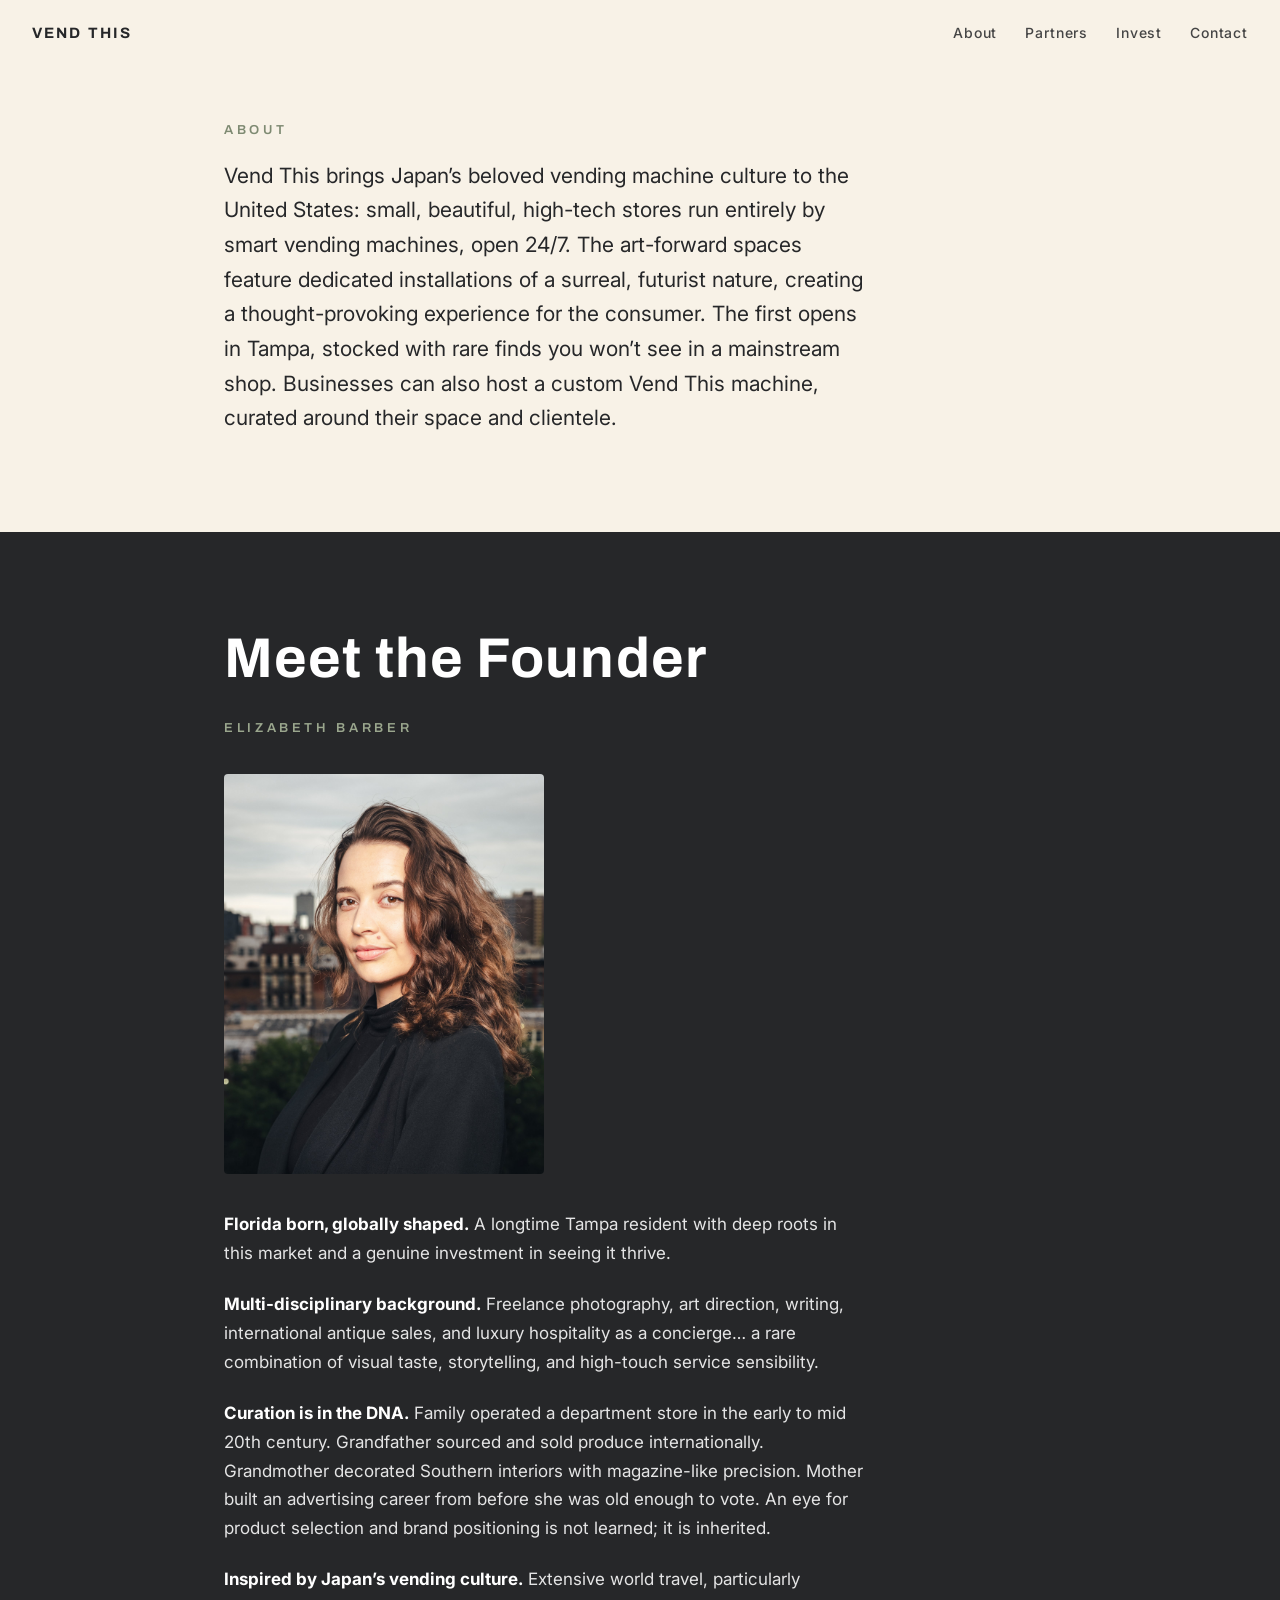
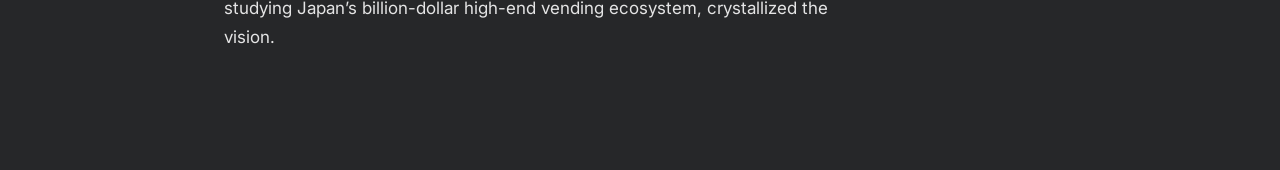
==== about.html @ fb506b1c "Vend This site" ====
<!DOCTYPE html>
<html lang="en">
<head>
<meta charset="UTF-8">
<meta name="viewport" content="width=device-width, initial-scale=1.0">
<title>About - Vend This</title>
<meta name="description" content="Vend This brings Japan's beloved vending machine culture to the United States. Meet the founder, Elizabeth Barber.">
<link rel="preconnect" href="https://fonts.googleapis.com">
<link rel="preconnect" href="https://fonts.gstatic.com" crossorigin>
<link href="https://fonts.googleapis.com/css2?family=Archivo:wght@500;600;700&family=Inter:wght@400;500;600&display=swap" rel="stylesheet">
<link rel="stylesheet" href="style.css">
</head>
<body>

<nav class="site-nav" id="nav">
  <a class="brand" href="index.html">VEND THIS</a>
  <button class="nav-toggle" aria-label="Menu" onclick="document.getElementById('nav').classList.toggle('menu-open')">
    <span></span><span></span><span></span>
  </button>
  <ul>
    <li><a href="about.html">About</a></li>
    <li><a href="https://sharemyhtml.com/p/Dy9-vi55bc" target="_blank" rel="noopener">Partners</a></li>
    <li><a href="invest.html">Invest</a></li>
    <li><a href="contact.html">Contact</a></li>
  </ul>
</nav>

<section class="about-top">
  <div class="page">
    <div class="eyebrow">About</div>
    <p class="lede">Vend This brings Japan&rsquo;s beloved vending machine culture to the United States: small, beautiful, high-tech stores run entirely by smart vending machines, open 24/7. The art-forward spaces feature dedicated installations of a surreal, futurist nature, creating a thought-provoking experience for the consumer. The first opens in Tampa, stocked with rare finds you won&rsquo;t see in a mainstream shop. Businesses can also host a custom Vend This machine, curated around their space and clientele.</p>
  </div>
</section>

<section class="founder">
  <div class="founder-inner">
    <h1 class="page-title">Meet the Founder</h1>
    <div class="eyebrow">Elizabeth Barber</div>
    <img class="founder-photo" src="founder.jpg" alt="Elizabeth Barber, founder of Vend This">
    <p><strong>Florida born, globally shaped.</strong> A longtime Tampa resident with deep roots in this market and a genuine investment in seeing it thrive.</p>
    <p><strong>Multi-disciplinary background.</strong> Freelance photography, art direction, writing, international antique sales, and luxury hospitality as a concierge&hellip; a rare combination of visual taste, storytelling, and high-touch service sensibility.</p>
    <p><strong>Curation is in the DNA.</strong> Family operated a department store in the early to mid 20th century. Grandfather sourced and sold produce internationally. Grandmother decorated Southern interiors with magazine-like precision. Mother built an advertising career from before she was old enough to vote. An eye for product selection and brand positioning is not learned; it is inherited.</p>
    <p><strong>Inspired by Japan&rsquo;s vending culture.</strong> Extensive world travel, particularly studying Japan&rsquo;s billion-dollar high-end vending ecosystem, crystallized the vision.</p>
  </div>
</section>

<script>
const nav = document.getElementById('nav');
addEventListener('scroll', () => nav.classList.toggle('solid', scrollY > 40), {passive:true});
</script>
</body>
</html>
---- style.css ----
/* Vend This — brand styles
   Double Cream #F8F2E7 / Machine Green #9AA68D / White #FFFFFF / Soft Black #262729 */
:root {
  --cream: #F8F2E7;
  --green: #9AA68D;
  --green-dark: #7E8A72;
  --white: #FFFFFF;
  --black: #262729;
  --font-head: 'Archivo', 'Helvetica Neue', Helvetica, Arial, sans-serif;
  --font-body: 'Inter', 'Helvetica Neue', Helvetica, Arial, sans-serif;
}
* { margin: 0; padding: 0; box-sizing: border-box; }
html { scroll-behavior: smooth; }
body {
  font-family: var(--font-body);
  background: var(--cream);
  color: var(--black);
  line-height: 1.6;
  -webkit-font-smoothing: antialiased;
}
img { max-width: 100%; display: block; }
a { color: inherit; }

/* ---------- nav ---------- */
.site-nav {
  position: fixed; top: 0; left: 0; right: 0; z-index: 50;
  display: flex; align-items: center; justify-content: space-between;
  padding: 20px 32px;
  transition: background .3s, box-shadow .3s;
}
.site-nav.solid { background: var(--cream); box-shadow: 0 1px 0 rgba(38,39,41,.08); }
.site-nav .brand {
  font-family: var(--font-head); font-weight: 700; letter-spacing: .14em;
  font-size: 15px; text-decoration: none;
}
.site-nav ul { display: flex; gap: 28px; list-style: none; }
.site-nav ul a {
  text-decoration: none; font-size: 14px; letter-spacing: .06em;
  font-weight: 500; opacity: .85;
}
.site-nav ul a:hover { opacity: 1; }
.site-nav.on-dark { color: var(--white); }
.site-nav.on-dark.solid { color: var(--black); }
.nav-toggle { display: none; background: none; border: 0; cursor: pointer; padding: 8px; }
.nav-toggle span { display: block; width: 26px; height: 2px; background: currentColor; margin: 6px 0; }

/* ---------- hero (home) ---------- */
.hero {
  min-height: 100vh; min-height: 100svh;
  position: relative; overflow: hidden;
  display: flex; align-items: flex-end; justify-content: center;
  background: var(--cream);
}
.hero-video {
  position: absolute; inset: 0;
  width: 100%; height: 100%; object-fit: cover;
}
.sound-toggle {
  position: absolute; bottom: 28px; right: 28px; z-index: 2;
  font-family: var(--font-head); font-weight: 600; font-size: 12px; letter-spacing: .18em;
  color: #fff; background: rgba(38,39,41,.55); border: 1px solid rgba(255,255,255,.35);
  border-radius: 999px; padding: 10px 18px; cursor: pointer;
  backdrop-filter: blur(4px);
}
.sound-toggle:hover { background: rgba(38,39,41,.8); }
/* no footer anywhere: pages end with their last section */

/* ---------- generic page ---------- */
.page { padding: 120px 24px 96px; max-width: 880px; margin: 0 auto; }
.eyebrow {
  font-family: var(--font-head); font-weight: 600;
  font-size: 13px; letter-spacing: .28em; text-transform: uppercase;
  margin-bottom: 18px; color: var(--green-dark);
}
h1.page-title {
  font-family: var(--font-head); font-weight: 700;
  font-size: clamp(34px, 6vw, 56px); letter-spacing: .02em;
  line-height: 1.1; margin-bottom: 28px;
}
.lede { font-size: clamp(17px, 2.4vw, 21px); line-height: 1.65; max-width: 640px; }
.section-gap { height: 72px; }

/* ---------- about ---------- */
.about-top { background: var(--cream); }
.founder { background: var(--black); color: var(--white); }
.founder .eyebrow { color: var(--green); }
.founder-inner { max-width: 880px; margin: 0 auto; padding: 96px 24px; }
.founder h1.page-title { color: var(--white); }
.founder-photo {
  width: min(320px, 70vw); border-radius: 4px; margin: 36px 0;
}
.founder p { margin-bottom: 22px; font-size: 17px; line-height: 1.7; color: rgba(255,255,255,.88); max-width: 640px; }
.founder p strong { color: var(--white); }

/* ---------- buttons ---------- */
.btn {
  display: inline-block; font-family: var(--font-head); font-weight: 600;
  font-size: 15px; letter-spacing: .04em; text-decoration: none;
  background: var(--black); color: var(--white);
  padding: 16px 34px; border-radius: 999px; border: 0; cursor: pointer;
  transition: transform .15s, background .2s;
}
.btn:hover { background: #3a3b3d; transform: translateY(-1px); }
.btn-green { background: var(--green); color: var(--black); }
.btn-green:hover { background: var(--green-dark); }

/* ---------- contact form ---------- */
.form { margin-top: 40px; max-width: 620px; }
.form-row { display: grid; grid-template-columns: 1fr 1fr; gap: 18px; }
.field { margin-bottom: 20px; }
.field label { display: block; font-size: 13px; font-weight: 600; letter-spacing: .06em; margin-bottom: 8px; text-transform: uppercase; }
.field label .req { color: var(--green-dark); }
.field input, .field textarea {
  width: 100%; font-family: var(--font-body); font-size: 16px;
  padding: 14px 16px; border: 1.5px solid rgba(38,39,41,.25);
  border-radius: 8px; background: var(--white); color: var(--black);
}
.field input:focus, .field textarea:focus { outline: none; border-color: var(--green-dark); }
.field textarea { min-height: 150px; resize: vertical; }
.form-note { font-size: 14px; opacity: .7; margin-top: 18px; }

/* ---------- invest gate ---------- */
.gate { max-width: 420px; margin: 40px auto 0; text-align: center; }
.gate input {
  width: 100%; font-size: 16px; padding: 14px 16px; text-align: center;
  border: 1.5px solid rgba(38,39,41,.25); border-radius: 8px; margin-bottom: 16px;
  background: var(--white);
}
.gate-error { color: #a33; font-size: 14px; margin-top: 12px; min-height: 20px; }
.invest-links { display: none; margin-top: 40px; }
.invest-links.open { display: block; }
.invest-links .btn { margin: 8px; }

/* ---------- responsive ---------- */
@media (max-width: 640px) {
  .site-nav { padding: 16px 20px; }
  .site-nav ul {
    display: none; position: fixed; top: 0; right: 0; bottom: 0; left: 0;
    background: var(--cream); flex-direction: column; align-items: center;
    justify-content: center; gap: 32px;
  }
  .site-nav ul a { font-size: 22px; }
  .site-nav.menu-open ul { display: flex; }
  .site-nav.menu-open { color: var(--black); }
  .nav-toggle { display: block; z-index: 60; position: relative; }
  .form-row { grid-template-columns: 1fr; }
  .page { padding-top: 104px; }
}
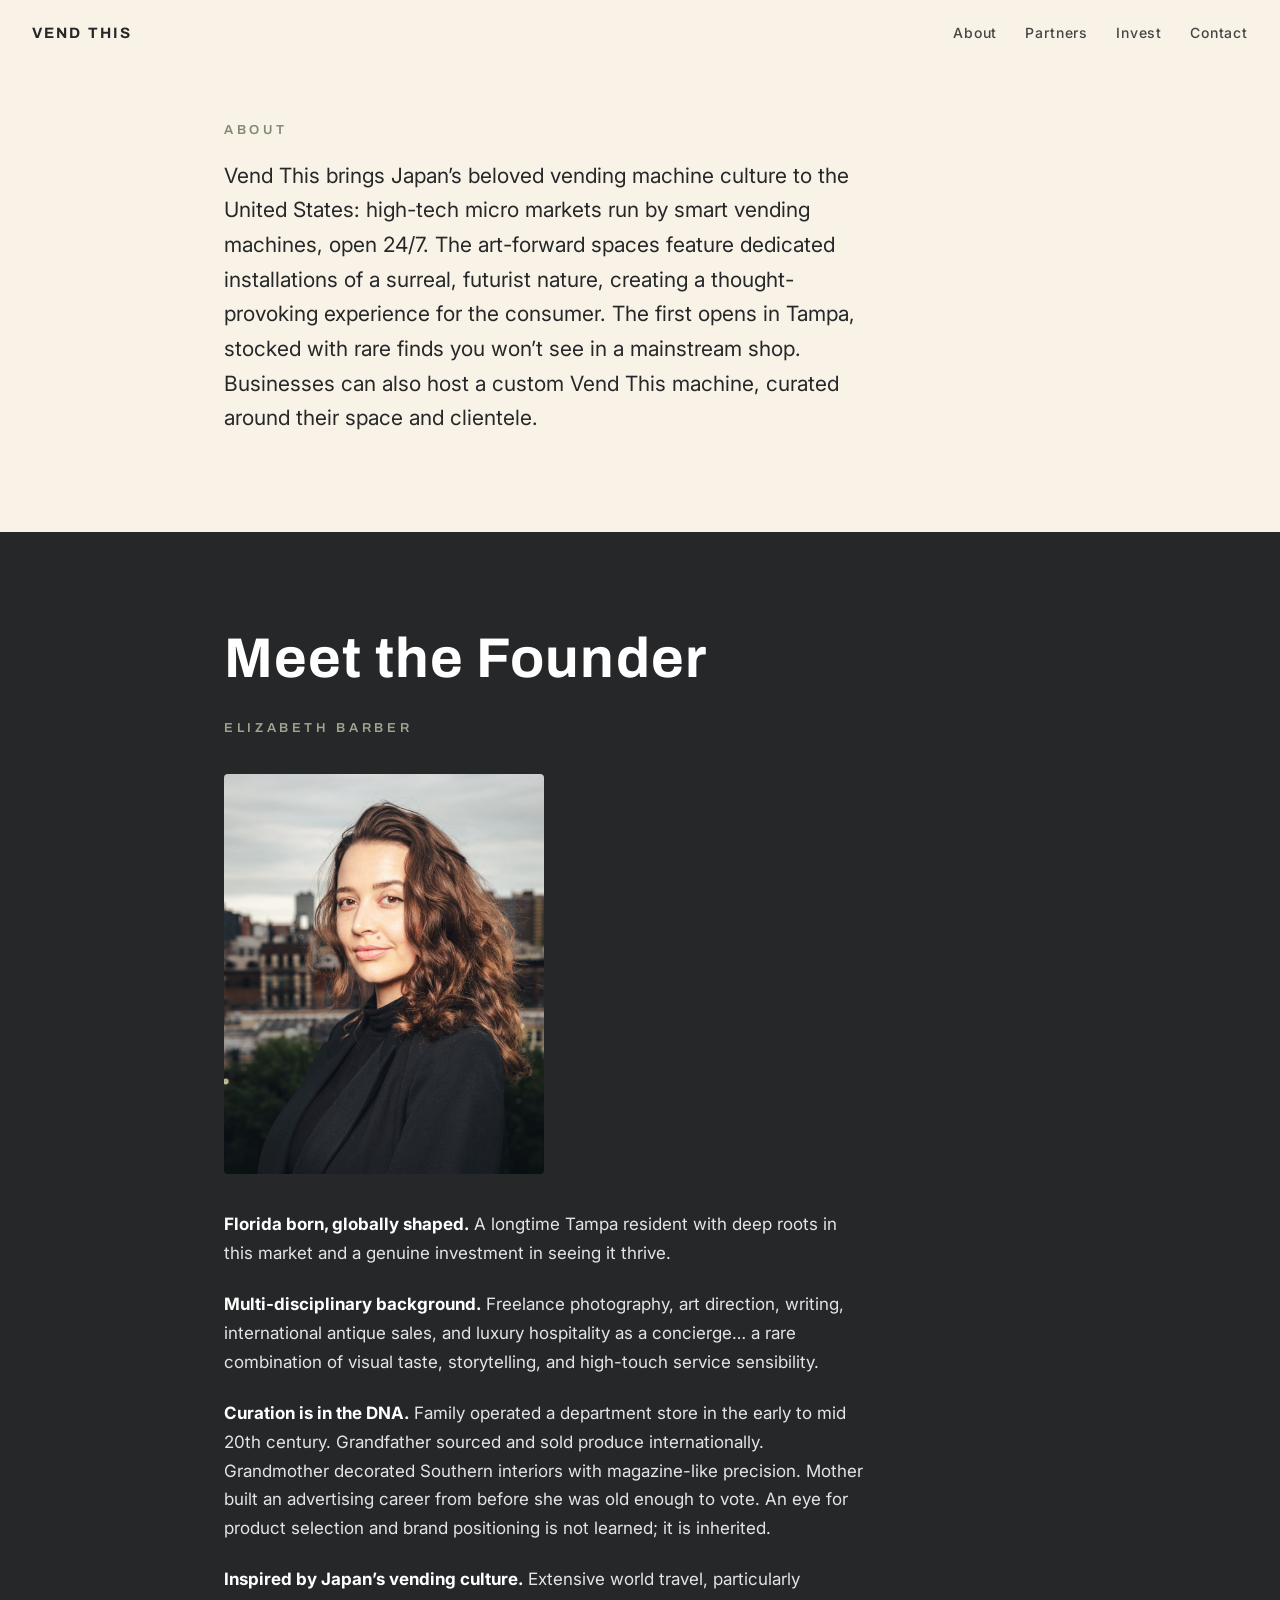
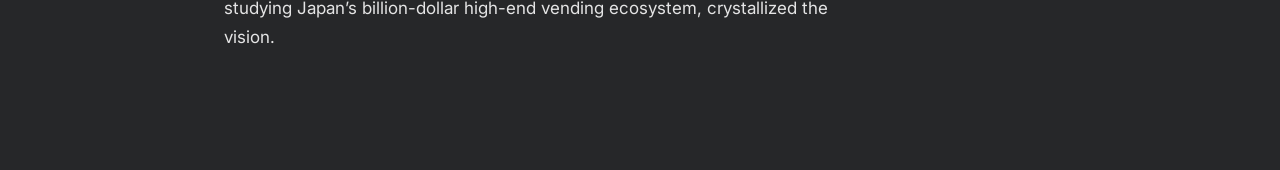
==== commit 8a263792: "Update About page wording" ====
--- a/about.html
+++ b/about.html
@@ -8,7 +8,7 @@
 <link rel="preconnect" href="https://fonts.googleapis.com">
 <link rel="preconnect" href="https://fonts.gstatic.com" crossorigin>
 <link href="https://fonts.googleapis.com/css2?family=Archivo:wght@500;600;700&family=Inter:wght@400;500;600&display=swap" rel="stylesheet">
-<link rel="stylesheet" href="style.css">
+<link rel="stylesheet" href="css/style.css">
 </head>
 <body>
 
@@ -28,7 +28,7 @@
 <section class="about-top">
   <div class="page">
     <div class="eyebrow">About</div>
-    <p class="lede">Vend This brings Japan&rsquo;s beloved vending machine culture to the United States: small, beautiful, high-tech stores run entirely by smart vending machines, open 24/7. The art-forward spaces feature dedicated installations of a surreal, futurist nature, creating a thought-provoking experience for the consumer. The first opens in Tampa, stocked with rare finds you won&rsquo;t see in a mainstream shop. Businesses can also host a custom Vend This machine, curated around their space and clientele.</p>
+    <p class="lede">Vend This brings Japan&rsquo;s beloved vending machine culture to the United States: high-tech micro markets run by smart vending machines, open 24/7. The art-forward spaces feature dedicated installations of a surreal, futurist nature, creating a thought-provoking experience for the consumer. The first opens in Tampa, stocked with rare finds you won&rsquo;t see in a mainstream shop. Businesses can also host a custom Vend This machine, curated around their space and clientele.</p>
   </div>
 </section>
 
@@ -36,7 +36,7 @@
   <div class="founder-inner">
     <h1 class="page-title">Meet the Founder</h1>
     <div class="eyebrow">Elizabeth Barber</div>
-    <img class="founder-photo" src="founder.jpg" alt="Elizabeth Barber, founder of Vend This">
+    <img class="founder-photo" src="img/founder.jpg" alt="Elizabeth Barber, founder of Vend This">
     <p><strong>Florida born, globally shaped.</strong> A longtime Tampa resident with deep roots in this market and a genuine investment in seeing it thrive.</p>
     <p><strong>Multi-disciplinary background.</strong> Freelance photography, art direction, writing, international antique sales, and luxury hospitality as a concierge&hellip; a rare combination of visual taste, storytelling, and high-touch service sensibility.</p>
     <p><strong>Curation is in the DNA.</strong> Family operated a department store in the early to mid 20th century. Grandfather sourced and sold produce internationally. Grandmother decorated Southern interiors with magazine-like precision. Mother built an advertising career from before she was old enough to vote. An eye for product selection and brand positioning is not learned; it is inherited.</p>
--- a/css/style.css
+++ b/css/style.css
@@ -0,0 +1,148 @@
+/* Vend This — brand styles
+   Double Cream #F8F2E7 / Machine Green #9AA68D / White #FFFFFF / Soft Black #262729 */
+:root {
+  --cream: #F8F2E7;
+  --green: #9AA68D;
+  --green-dark: #7E8A72;
+  --white: #FFFFFF;
+  --black: #262729;
+  --font-head: 'Archivo', 'Helvetica Neue', Helvetica, Arial, sans-serif;
+  --font-body: 'Inter', 'Helvetica Neue', Helvetica, Arial, sans-serif;
+}
+* { margin: 0; padding: 0; box-sizing: border-box; }
+html { scroll-behavior: smooth; }
+body {
+  font-family: var(--font-body);
+  background: var(--cream);
+  color: var(--black);
+  line-height: 1.6;
+  -webkit-font-smoothing: antialiased;
+}
+img { max-width: 100%; display: block; }
+a { color: inherit; }
+
+/* ---------- nav ---------- */
+.site-nav {
+  position: fixed; top: 0; left: 0; right: 0; z-index: 50;
+  display: flex; align-items: center; justify-content: space-between;
+  padding: 20px 32px;
+  transition: background .3s, box-shadow .3s;
+}
+.site-nav.solid { background: var(--cream); box-shadow: 0 1px 0 rgba(38,39,41,.08); }
+.site-nav .brand {
+  font-family: var(--font-head); font-weight: 700; letter-spacing: .14em;
+  font-size: 15px; text-decoration: none;
+}
+.site-nav ul { display: flex; gap: 28px; list-style: none; }
+.site-nav ul a {
+  text-decoration: none; font-size: 14px; letter-spacing: .06em;
+  font-weight: 500; opacity: .85;
+}
+.site-nav ul a:hover { opacity: 1; }
+.site-nav.on-dark { color: var(--white); }
+.site-nav.on-dark.solid { color: var(--black); }
+.nav-toggle { display: none; background: none; border: 0; cursor: pointer; padding: 8px; }
+.nav-toggle span { display: block; width: 26px; height: 2px; background: currentColor; margin: 6px 0; }
+
+/* ---------- hero (home) ---------- */
+.hero {
+  min-height: 100vh; min-height: 100svh;
+  position: relative; overflow: hidden;
+  display: flex; align-items: flex-end; justify-content: center;
+  background: var(--cream);
+}
+.hero-video {
+  position: absolute; inset: 0;
+  width: 100%; height: 100%; object-fit: cover;
+}
+.sound-toggle {
+  position: absolute; bottom: 28px; right: 28px; z-index: 2;
+  font-family: var(--font-head); font-weight: 600; font-size: 12px; letter-spacing: .18em;
+  color: #fff; background: rgba(38,39,41,.55); border: 1px solid rgba(255,255,255,.35);
+  border-radius: 999px; padding: 10px 18px; cursor: pointer;
+  backdrop-filter: blur(4px);
+}
+.sound-toggle:hover { background: rgba(38,39,41,.8); }
+/* no footer anywhere: pages end with their last section */
+
+/* ---------- generic page ---------- */
+.page { padding: 120px 24px 96px; max-width: 880px; margin: 0 auto; }
+.eyebrow {
+  font-family: var(--font-head); font-weight: 600;
+  font-size: 13px; letter-spacing: .28em; text-transform: uppercase;
+  margin-bottom: 18px; color: var(--green-dark);
+}
+h1.page-title {
+  font-family: var(--font-head); font-weight: 700;
+  font-size: clamp(34px, 6vw, 56px); letter-spacing: .02em;
+  line-height: 1.1; margin-bottom: 28px;
+}
+.lede { font-size: clamp(17px, 2.4vw, 21px); line-height: 1.65; max-width: 640px; }
+.section-gap { height: 72px; }
+
+/* ---------- about ---------- */
+.about-top { background: var(--cream); }
+.founder { background: var(--black); color: var(--white); }
+.founder .eyebrow { color: var(--green); }
+.founder-inner { max-width: 880px; margin: 0 auto; padding: 96px 24px; }
+.founder h1.page-title { color: var(--white); }
+.founder-photo {
+  width: min(320px, 70vw); border-radius: 4px; margin: 36px 0;
+}
+.founder p { margin-bottom: 22px; font-size: 17px; line-height: 1.7; color: rgba(255,255,255,.88); max-width: 640px; }
+.founder p strong { color: var(--white); }
+
+/* ---------- buttons ---------- */
+.btn {
+  display: inline-block; font-family: var(--font-head); font-weight: 600;
+  font-size: 15px; letter-spacing: .04em; text-decoration: none;
+  background: var(--black); color: var(--white);
+  padding: 16px 34px; border-radius: 999px; border: 0; cursor: pointer;
+  transition: transform .15s, background .2s;
+}
+.btn:hover { background: #3a3b3d; transform: translateY(-1px); }
+.btn-green { background: var(--green); color: var(--black); }
+.btn-green:hover { background: var(--green-dark); }
+
+/* ---------- contact form ---------- */
+.form { margin-top: 40px; max-width: 620px; }
+.form-row { display: grid; grid-template-columns: 1fr 1fr; gap: 18px; }
+.field { margin-bottom: 20px; }
+.field label { display: block; font-size: 13px; font-weight: 600; letter-spacing: .06em; margin-bottom: 8px; text-transform: uppercase; }
+.field label .req { color: var(--green-dark); }
+.field input, .field textarea {
+  width: 100%; font-family: var(--font-body); font-size: 16px;
+  padding: 14px 16px; border: 1.5px solid rgba(38,39,41,.25);
+  border-radius: 8px; background: var(--white); color: var(--black);
+}
+.field input:focus, .field textarea:focus { outline: none; border-color: var(--green-dark); }
+.field textarea { min-height: 150px; resize: vertical; }
+.form-note { font-size: 14px; opacity: .7; margin-top: 18px; }
+
+/* ---------- invest gate ---------- */
+.gate { max-width: 420px; margin: 40px auto 0; text-align: center; }
+.gate input {
+  width: 100%; font-size: 16px; padding: 14px 16px; text-align: center;
+  border: 1.5px solid rgba(38,39,41,.25); border-radius: 8px; margin-bottom: 16px;
+  background: var(--white);
+}
+.gate-error { color: #a33; font-size: 14px; margin-top: 12px; min-height: 20px; }
+.invest-links { display: none; margin-top: 40px; }
+.invest-links.open { display: block; }
+.invest-links .btn { margin: 8px; }
+
+/* ---------- responsive ---------- */
+@media (max-width: 640px) {
+  .site-nav { padding: 16px 20px; }
+  .site-nav ul {
+    display: none; position: fixed; top: 0; right: 0; bottom: 0; left: 0;
+    background: var(--cream); flex-direction: column; align-items: center;
+    justify-content: center; gap: 32px;
+  }
+  .site-nav ul a { font-size: 22px; }
+  .site-nav.menu-open ul { display: flex; }
+  .site-nav.menu-open { color: var(--black); }
+  .nav-toggle { display: block; z-index: 60; position: relative; }
+  .form-row { grid-template-columns: 1fr; }
+  .page { padding-top: 104px; }
+}
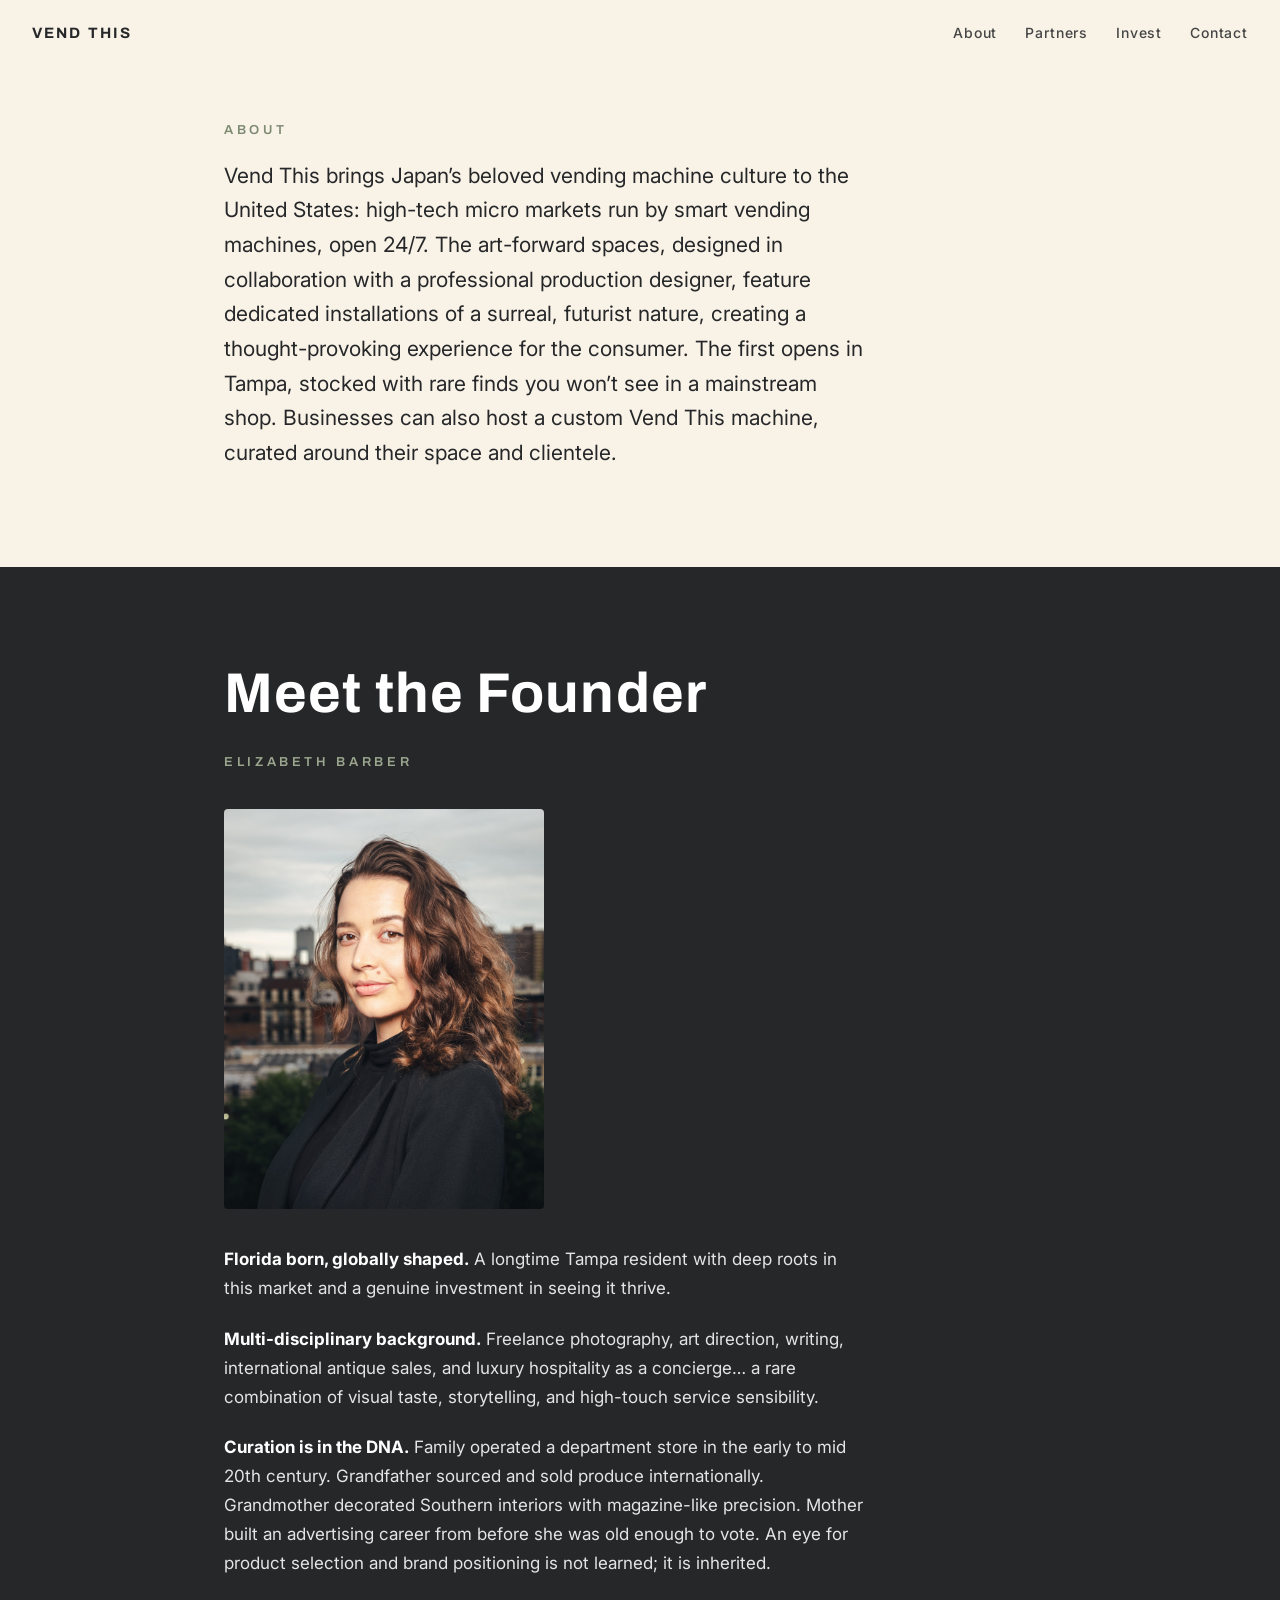
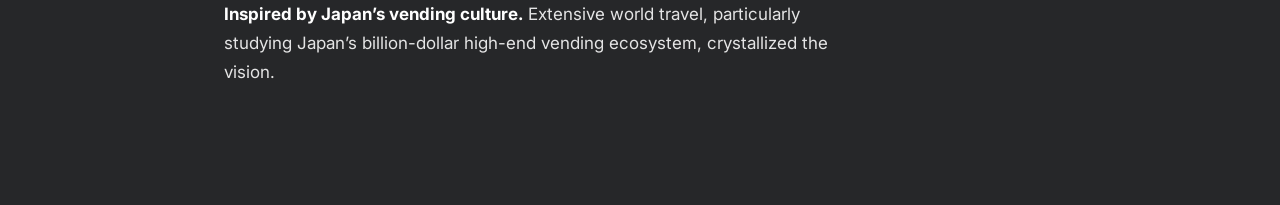
==== commit 1b61e5c8: "Add production designer to Partners and About" ====
--- a/about.html
+++ b/about.html
@@ -28,7 +28,7 @@
 <section class="about-top">
   <div class="page">
     <div class="eyebrow">About</div>
-    <p class="lede">Vend This brings Japan&rsquo;s beloved vending machine culture to the United States: high-tech micro markets run by smart vending machines, open 24/7. The art-forward spaces feature dedicated installations of a surreal, futurist nature, creating a thought-provoking experience for the consumer. The first opens in Tampa, stocked with rare finds you won&rsquo;t see in a mainstream shop. Businesses can also host a custom Vend This machine, curated around their space and clientele.</p>
+    <p class="lede">Vend This brings Japan&rsquo;s beloved vending machine culture to the United States: high-tech micro markets run by smart vending machines, open 24/7. The art-forward spaces, designed in collaboration with a professional production designer, feature dedicated installations of a surreal, futurist nature, creating a thought-provoking experience for the consumer. The first opens in Tampa, stocked with rare finds you won&rsquo;t see in a mainstream shop. Businesses can also host a custom Vend This machine, curated around their space and clientele.</p>
   </div>
 </section>
 
